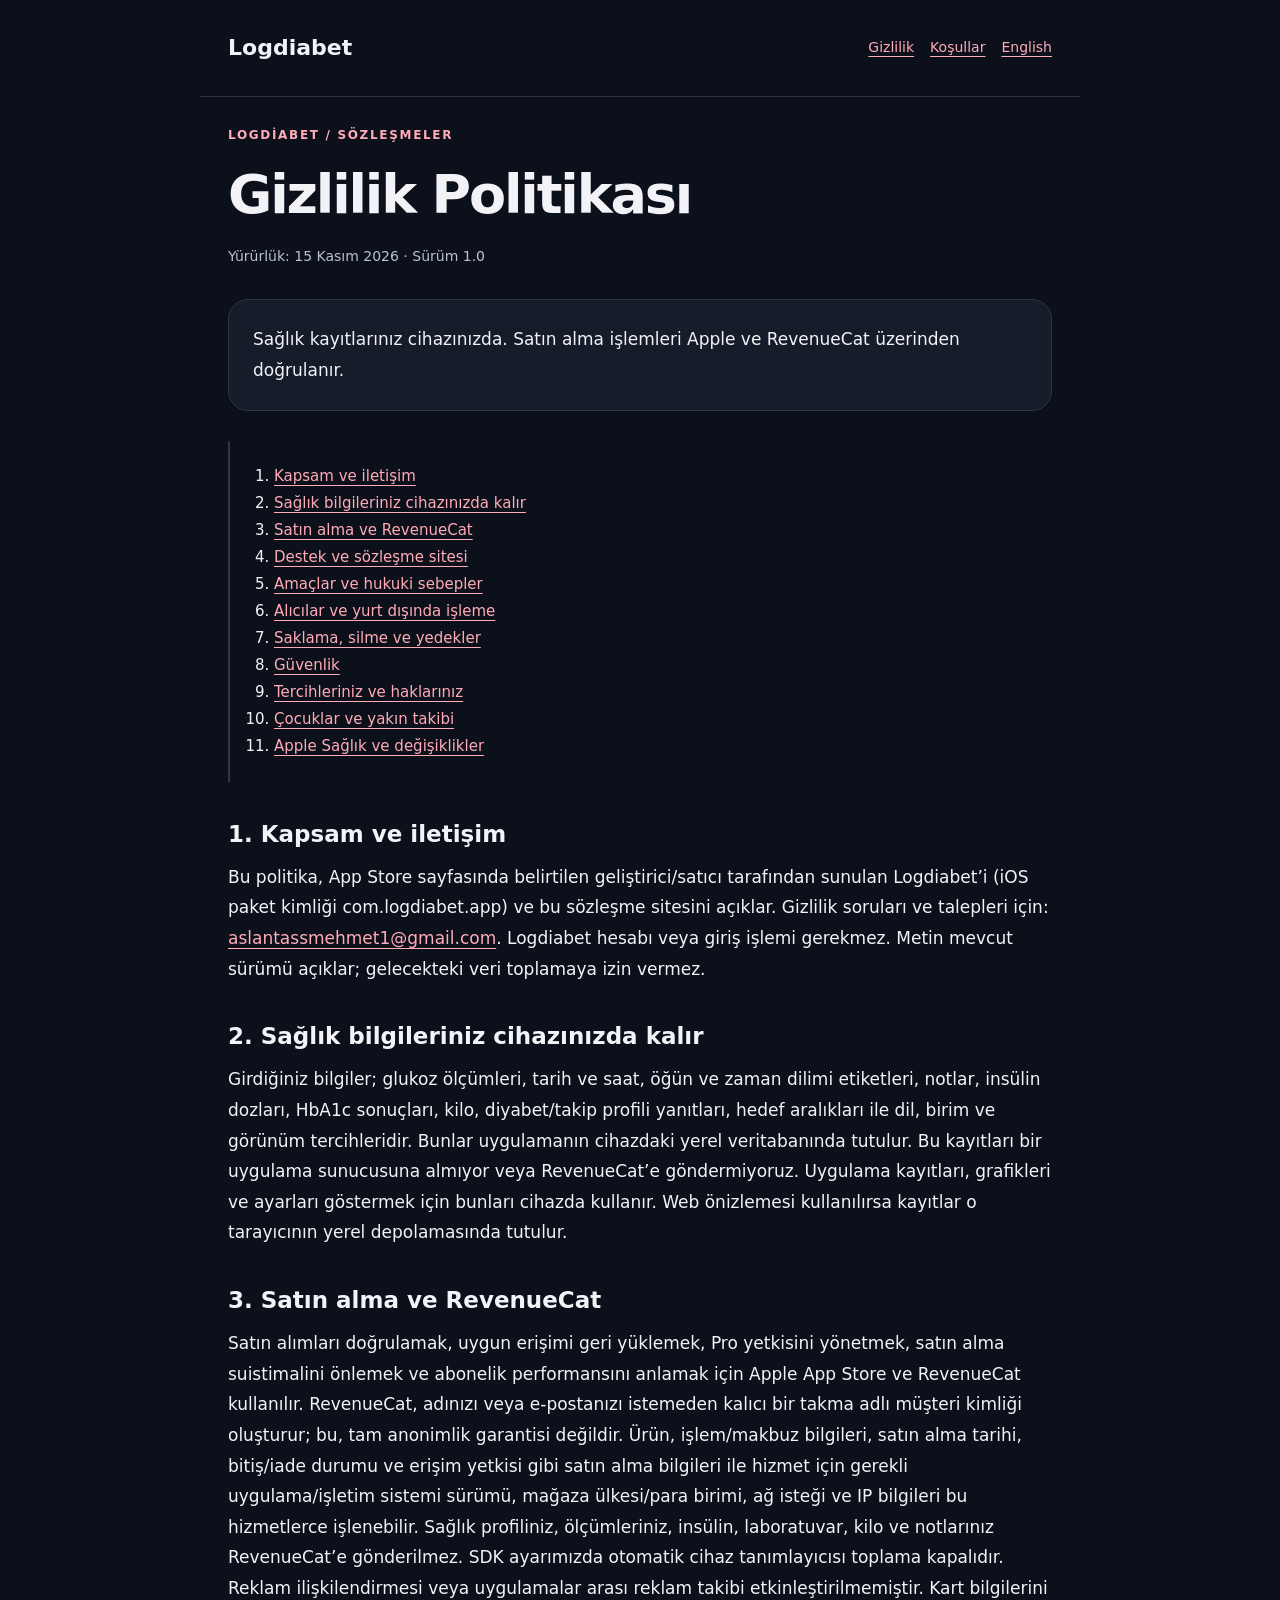
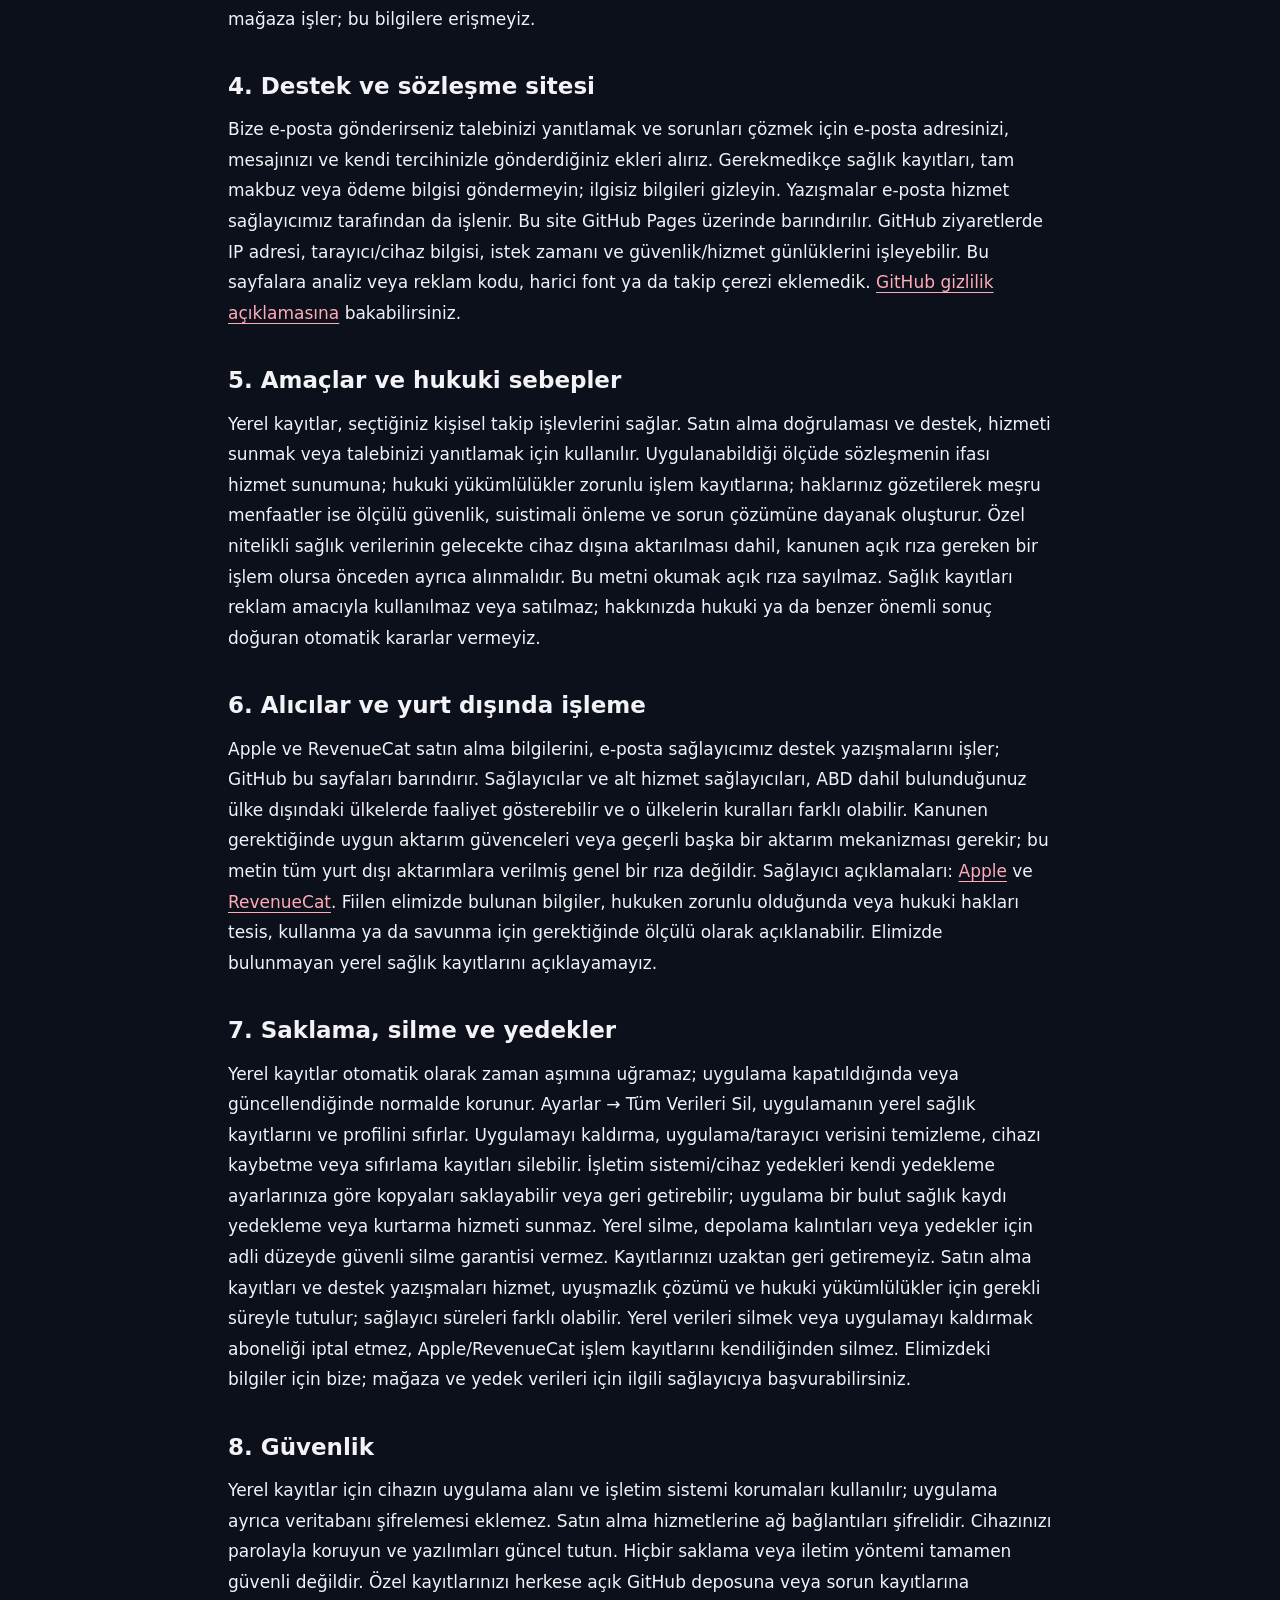
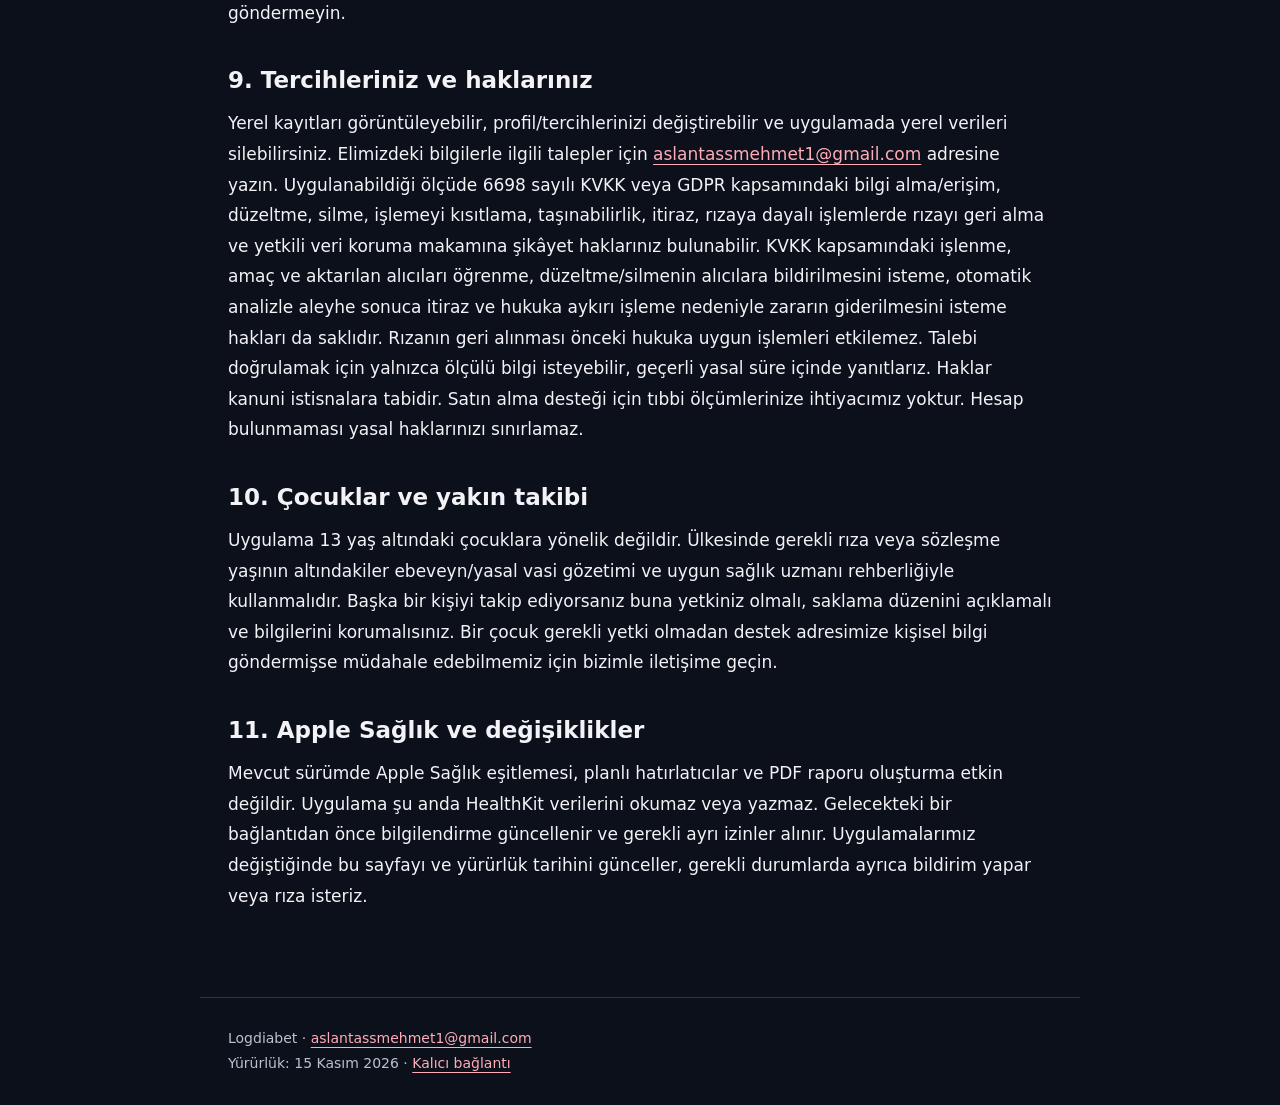
==== privacy-tr.html @ 108f8770 "Create privacy-tr.html" ====
<!doctype html>
<html lang="tr"><head><meta charset="utf-8"><meta name="viewport" content="width=device-width,initial-scale=1"><meta name="color-scheme" content="dark light"><meta name="description" content="Gizlilik Politikası — Logdiabet"><title>Gizlilik Politikası · Logdiabet</title><link rel="stylesheet" href="style.css"><link rel="alternate" hreflang="en" href="privacy.html"></head><body><header><a href="index.html">Logdiabet</a><nav aria-label="Sözleşmeler"><a href="privacy-tr.html">Gizlilik</a><a href="terms-tr.html">Koşullar</a><a href="privacy.html" lang="en">English</a></nav></header><main id="main"><p class="eyebrow">Logdiabet / Sözleşmeler</p><h1>Gizlilik Politikası</h1><p class="meta">Yürürlük: 15 Kasım 2026 · Sürüm 1.0</p><div class="intro">Sağlık kayıtlarınız cihazınızda. Satın alma işlemleri Apple ve RevenueCat üzerinden doğrulanır.</div><ol class="contents"><li><a href="#section-1">Kapsam ve iletişim</a></li><li><a href="#section-2">Sağlık bilgileriniz cihazınızda kalır</a></li><li><a href="#section-3">Satın alma ve RevenueCat</a></li><li><a href="#section-4">Destek ve sözleşme sitesi</a></li><li><a href="#section-5">Amaçlar ve hukuki sebepler</a></li><li><a href="#section-6">Alıcılar ve yurt dışında işleme</a></li><li><a href="#section-7">Saklama, silme ve yedekler</a></li><li><a href="#section-8">Güvenlik</a></li><li><a href="#section-9">Tercihleriniz ve haklarınız</a></li><li><a href="#section-10">Çocuklar ve yakın takibi</a></li><li><a href="#section-11">Apple Sağlık ve değişiklikler</a></li></ol><section id="section-1"><h2>1. Kapsam ve iletişim</h2><p>Bu politika, App Store sayfasında belirtilen geliştirici/satıcı tarafından sunulan Logdiabet’i (iOS paket kimliği com.logdiabet.app) ve bu sözleşme sitesini açıklar. Gizlilik soruları ve talepleri için: <a href="mailto:aslantassmehmet1@gmail.com">aslantassmehmet1@gmail.com</a>. Logdiabet hesabı veya giriş işlemi gerekmez. Metin mevcut sürümü açıklar; gelecekteki veri toplamaya izin vermez.</p></section>
<section id="section-2"><h2>2. Sağlık bilgileriniz cihazınızda kalır</h2><p>Girdiğiniz bilgiler; glukoz ölçümleri, tarih ve saat, öğün ve zaman dilimi etiketleri, notlar, insülin dozları, HbA1c sonuçları, kilo, diyabet/takip profili yanıtları, hedef aralıkları ile dil, birim ve görünüm tercihleridir. Bunlar uygulamanın cihazdaki yerel veritabanında tutulur. Bu kayıtları bir uygulama sunucusuna almıyor veya RevenueCat’e göndermiyoruz. Uygulama kayıtları, grafikleri ve ayarları göstermek için bunları cihazda kullanır. Web önizlemesi kullanılırsa kayıtlar o tarayıcının yerel depolamasında tutulur.</p></section>
<section id="section-3"><h2>3. Satın alma ve RevenueCat</h2><p>Satın alımları doğrulamak, uygun erişimi geri yüklemek, Pro yetkisini yönetmek, satın alma suistimalini önlemek ve abonelik performansını anlamak için Apple App Store ve RevenueCat kullanılır. RevenueCat, adınızı veya e-postanızı istemeden kalıcı bir takma adlı müşteri kimliği oluşturur; bu, tam anonimlik garantisi değildir. Ürün, işlem/makbuz bilgileri, satın alma tarihi, bitiş/iade durumu ve erişim yetkisi gibi satın alma bilgileri ile hizmet için gerekli uygulama/işletim sistemi sürümü, mağaza ülkesi/para birimi, ağ isteği ve IP bilgileri bu hizmetlerce işlenebilir. Sağlık profiliniz, ölçümleriniz, insülin, laboratuvar, kilo ve notlarınız RevenueCat’e gönderilmez. SDK ayarımızda otomatik cihaz tanımlayıcısı toplama kapalıdır. Reklam ilişkilendirmesi veya uygulamalar arası reklam takibi etkinleştirilmemiştir. Kart bilgilerini mağaza işler; bu bilgilere erişmeyiz.</p></section>
<section id="section-4"><h2>4. Destek ve sözleşme sitesi</h2><p>Bize e-posta gönderirseniz talebinizi yanıtlamak ve sorunları çözmek için e-posta adresinizi, mesajınızı ve kendi tercihinizle gönderdiğiniz ekleri alırız. Gerekmedikçe sağlık kayıtları, tam makbuz veya ödeme bilgisi göndermeyin; ilgisiz bilgileri gizleyin. Yazışmalar e-posta hizmet sağlayıcımız tarafından da işlenir. Bu site GitHub Pages üzerinde barındırılır. GitHub ziyaretlerde IP adresi, tarayıcı/cihaz bilgisi, istek zamanı ve güvenlik/hizmet günlüklerini işleyebilir. Bu sayfalara analiz veya reklam kodu, harici font ya da takip çerezi eklemedik. <a href="https://docs.github.com/en/site-policy/privacy-policies/github-general-privacy-statement">GitHub gizlilik açıklamasına</a> bakabilirsiniz.</p></section>
<section id="section-5"><h2>5. Amaçlar ve hukuki sebepler</h2><p>Yerel kayıtlar, seçtiğiniz kişisel takip işlevlerini sağlar. Satın alma doğrulaması ve destek, hizmeti sunmak veya talebinizi yanıtlamak için kullanılır. Uygulanabildiği ölçüde sözleşmenin ifası hizmet sunumuna; hukuki yükümlülükler zorunlu işlem kayıtlarına; haklarınız gözetilerek meşru menfaatler ise ölçülü güvenlik, suistimali önleme ve sorun çözümüne dayanak oluşturur. Özel nitelikli sağlık verilerinin gelecekte cihaz dışına aktarılması dahil, kanunen açık rıza gereken bir işlem olursa önceden ayrıca alınmalıdır. Bu metni okumak açık rıza sayılmaz. Sağlık kayıtları reklam amacıyla kullanılmaz veya satılmaz; hakkınızda hukuki ya da benzer önemli sonuç doğuran otomatik kararlar vermeyiz.</p></section>
<section id="section-6"><h2>6. Alıcılar ve yurt dışında işleme</h2><p>Apple ve RevenueCat satın alma bilgilerini, e-posta sağlayıcımız destek yazışmalarını işler; GitHub bu sayfaları barındırır. Sağlayıcılar ve alt hizmet sağlayıcıları, ABD dahil bulunduğunuz ülke dışındaki ülkelerde faaliyet gösterebilir ve o ülkelerin kuralları farklı olabilir. Kanunen gerektiğinde uygun aktarım güvenceleri veya geçerli başka bir aktarım mekanizması gerekir; bu metin tüm yurt dışı aktarımlara verilmiş genel bir rıza değildir. Sağlayıcı açıklamaları: <a href="https://www.apple.com/legal/privacy/">Apple</a> ve <a href="https://www.revenuecat.com/privacy">RevenueCat</a>. Fiilen elimizde bulunan bilgiler, hukuken zorunlu olduğunda veya hukuki hakları tesis, kullanma ya da savunma için gerektiğinde ölçülü olarak açıklanabilir. Elimizde bulunmayan yerel sağlık kayıtlarını açıklayamayız.</p></section>
<section id="section-7"><h2>7. Saklama, silme ve yedekler</h2><p>Yerel kayıtlar otomatik olarak zaman aşımına uğramaz; uygulama kapatıldığında veya güncellendiğinde normalde korunur. Ayarlar → Tüm Verileri Sil, uygulamanın yerel sağlık kayıtlarını ve profilini sıfırlar. Uygulamayı kaldırma, uygulama/tarayıcı verisini temizleme, cihazı kaybetme veya sıfırlama kayıtları silebilir. İşletim sistemi/cihaz yedekleri kendi yedekleme ayarlarınıza göre kopyaları saklayabilir veya geri getirebilir; uygulama bir bulut sağlık kaydı yedekleme veya kurtarma hizmeti sunmaz. Yerel silme, depolama kalıntıları veya yedekler için adli düzeyde güvenli silme garantisi vermez. Kayıtlarınızı uzaktan geri getiremeyiz. Satın alma kayıtları ve destek yazışmaları hizmet, uyuşmazlık çözümü ve hukuki yükümlülükler için gerekli süreyle tutulur; sağlayıcı süreleri farklı olabilir. Yerel verileri silmek veya uygulamayı kaldırmak aboneliği iptal etmez, Apple/RevenueCat işlem kayıtlarını kendiliğinden silmez. Elimizdeki bilgiler için bize; mağaza ve yedek verileri için ilgili sağlayıcıya başvurabilirsiniz.</p></section>
<section id="section-8"><h2>8. Güvenlik</h2><p>Yerel kayıtlar için cihazın uygulama alanı ve işletim sistemi korumaları kullanılır; uygulama ayrıca veritabanı şifrelemesi eklemez. Satın alma hizmetlerine ağ bağlantıları şifrelidir. Cihazınızı parolayla koruyun ve yazılımları güncel tutun. Hiçbir saklama veya iletim yöntemi tamamen güvenli değildir. Özel kayıtlarınızı herkese açık GitHub deposuna veya sorun kayıtlarına göndermeyin.</p></section>
<section id="section-9"><h2>9. Tercihleriniz ve haklarınız</h2><p>Yerel kayıtları görüntüleyebilir, profil/tercihlerinizi değiştirebilir ve uygulamada yerel verileri silebilirsiniz. Elimizdeki bilgilerle ilgili talepler için <a href="mailto:aslantassmehmet1@gmail.com">aslantassmehmet1@gmail.com</a> adresine yazın. Uygulanabildiği ölçüde 6698 sayılı KVKK veya GDPR kapsamındaki bilgi alma/erişim, düzeltme, silme, işlemeyi kısıtlama, taşınabilirlik, itiraz, rızaya dayalı işlemlerde rızayı geri alma ve yetkili veri koruma makamına şikâyet haklarınız bulunabilir. KVKK kapsamındaki işlenme, amaç ve aktarılan alıcıları öğrenme, düzeltme/silmenin alıcılara bildirilmesini isteme, otomatik analizle aleyhe sonuca itiraz ve hukuka aykırı işleme nedeniyle zararın giderilmesini isteme hakları da saklıdır. Rızanın geri alınması önceki hukuka uygun işlemleri etkilemez. Talebi doğrulamak için yalnızca ölçülü bilgi isteyebilir, geçerli yasal süre içinde yanıtlarız. Haklar kanuni istisnalara tabidir. Satın alma desteği için tıbbi ölçümlerinize ihtiyacımız yoktur. Hesap bulunmaması yasal haklarınızı sınırlamaz.</p></section>
<section id="section-10"><h2>10. Çocuklar ve yakın takibi</h2><p>Uygulama 13 yaş altındaki çocuklara yönelik değildir. Ülkesinde gerekli rıza veya sözleşme yaşının altındakiler ebeveyn/yasal vasi gözetimi ve uygun sağlık uzmanı rehberliğiyle kullanmalıdır. Başka bir kişiyi takip ediyorsanız buna yetkiniz olmalı, saklama düzenini açıklamalı ve bilgilerini korumalısınız. Bir çocuk gerekli yetki olmadan destek adresimize kişisel bilgi göndermişse müdahale edebilmemiz için bizimle iletişime geçin.</p></section>
<section id="section-11"><h2>11. Apple Sağlık ve değişiklikler</h2><p>Mevcut sürümde Apple Sağlık eşitlemesi, planlı hatırlatıcılar ve PDF raporu oluşturma etkin değildir. Uygulama şu anda HealthKit verilerini okumaz veya yazmaz. Gelecekteki bir bağlantıdan önce bilgilendirme güncellenir ve gerekli ayrı izinler alınır. Uygulamalarımız değiştiğinde bu sayfayı ve yürürlük tarihini günceller, gerekli durumlarda ayrıca bildirim yapar veya rıza isteriz.</p></section></main><footer>Logdiabet · <a href="mailto:aslantassmehmet1@gmail.com">aslantassmehmet1@gmail.com</a><br>Yürürlük: 15 Kasım 2026 · <a href="privacy-tr.html">Kalıcı bağlantı</a></footer></body></html>
---- style.css ----
:root{color-scheme:dark;--bg:#0c101a;--card:#151c2a;--ink:#f3f3f7;--muted:#b9c1d1;--accent:#ffabb8;--line:#2d3547}*{box-sizing:border-box}body{margin:0;background:var(--bg);color:var(--ink);font:17px/1.8 system-ui,-apple-system,BlinkMacSystemFont,"Segoe UI",sans-serif}a{color:var(--accent);text-underline-offset:4px;overflow-wrap:anywhere}a:focus-visible{outline:3px solid var(--accent);outline-offset:5px}header,main,footer{max-width:880px;margin:auto;padding:28px}header{display:flex;justify-content:space-between;gap:20px;align-items:center;border-bottom:1px solid var(--line)}header>a{font-weight:750;font-size:22px;text-decoration:none;color:var(--ink)}nav{display:flex;gap:16px;flex-wrap:wrap;font-size:14px}.eyebrow{color:var(--accent);text-transform:uppercase;letter-spacing:.14em;font-size:12px;font-weight:700}h1{font-size:clamp(32px,7vw,54px);line-height:1.15;letter-spacing:-.04em;margin:18px 0}h2{font-size:23px;line-height:1.4;margin:36px 0 12px}p{margin:0 0 18px}.meta,footer{color:var(--muted);font-size:14px}.intro,.cards a{background:var(--card);border:1px solid var(--line);border-radius:20px;padding:24px}.intro{margin:30px 0}.contents{padding:22px 22px 22px 44px;border-left:2px solid var(--line);font-size:15px}.cards{display:grid;gap:16px;margin:32px 0}.cards a{display:block;font-size:21px;text-decoration:none}.cards small{display:block;color:var(--muted);font-size:14px}footer{border-top:1px solid var(--line);margin-top:40px}section{scroll-margin-top:20px}@media(max-width:520px){header,main,footer{padding:22px}body{font-size:16px}header{align-items:flex-start;flex-direction:column}h2{font-size:21px}.intro{padding:20px}}@media print{body{background:white;color:black;font-size:11pt}nav,.contents{display:none}a{color:inherit}header,main,footer{max-width:none;padding:12px}.intro{background:none;border-color:#aaa}h2{break-after:avoid}p{orphans:3;widows:3}}
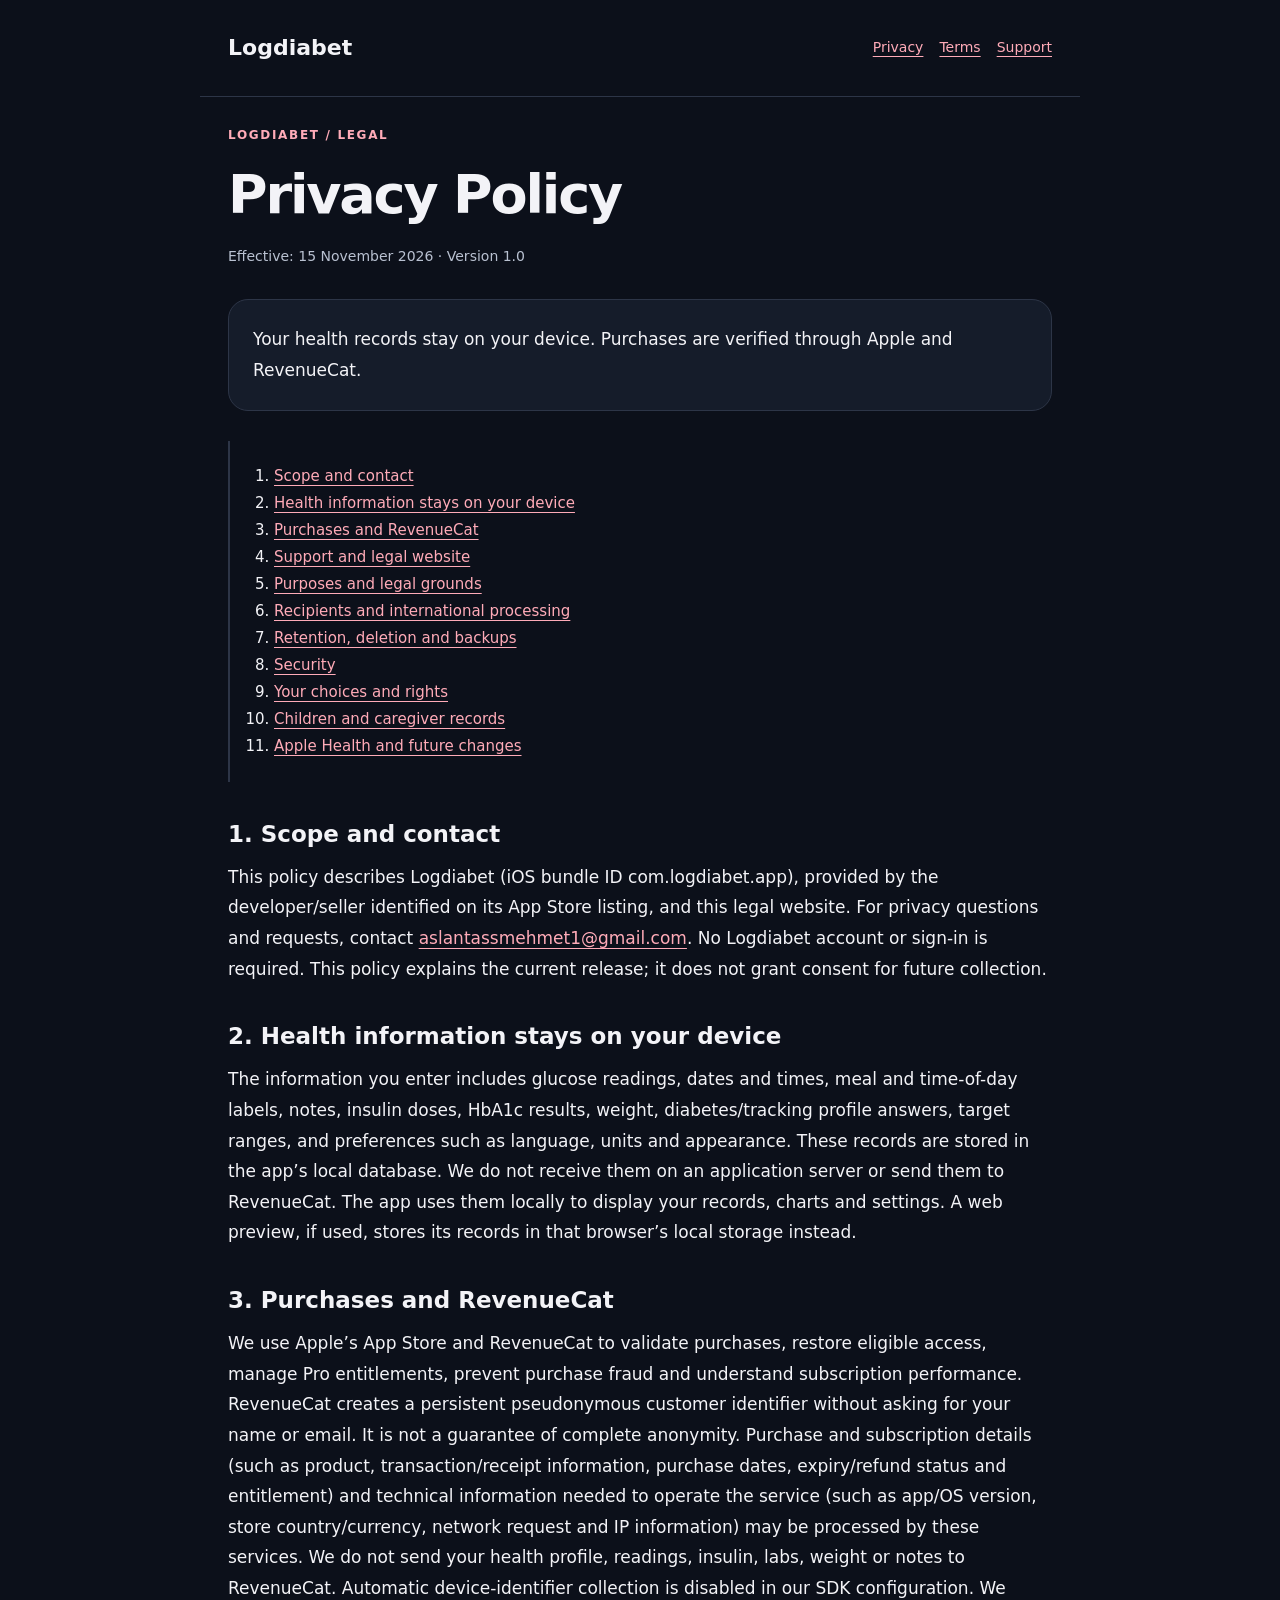
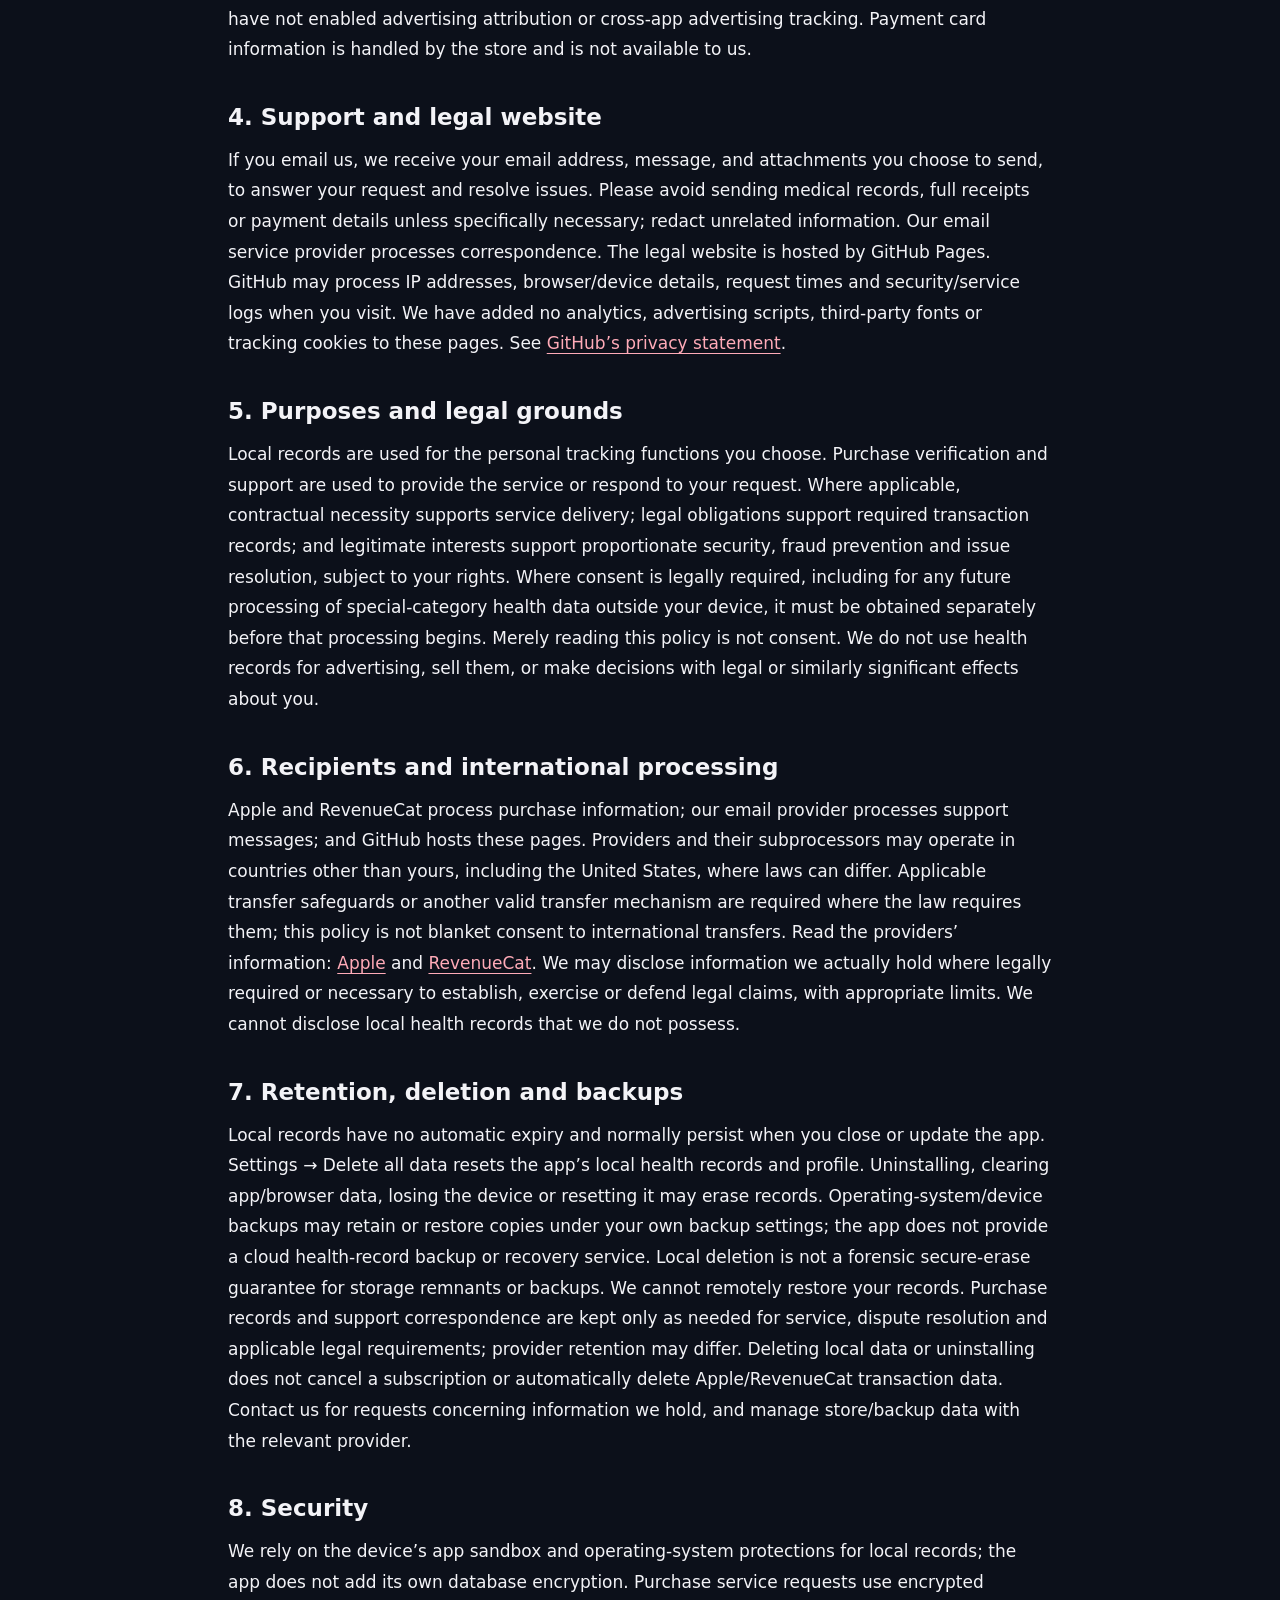
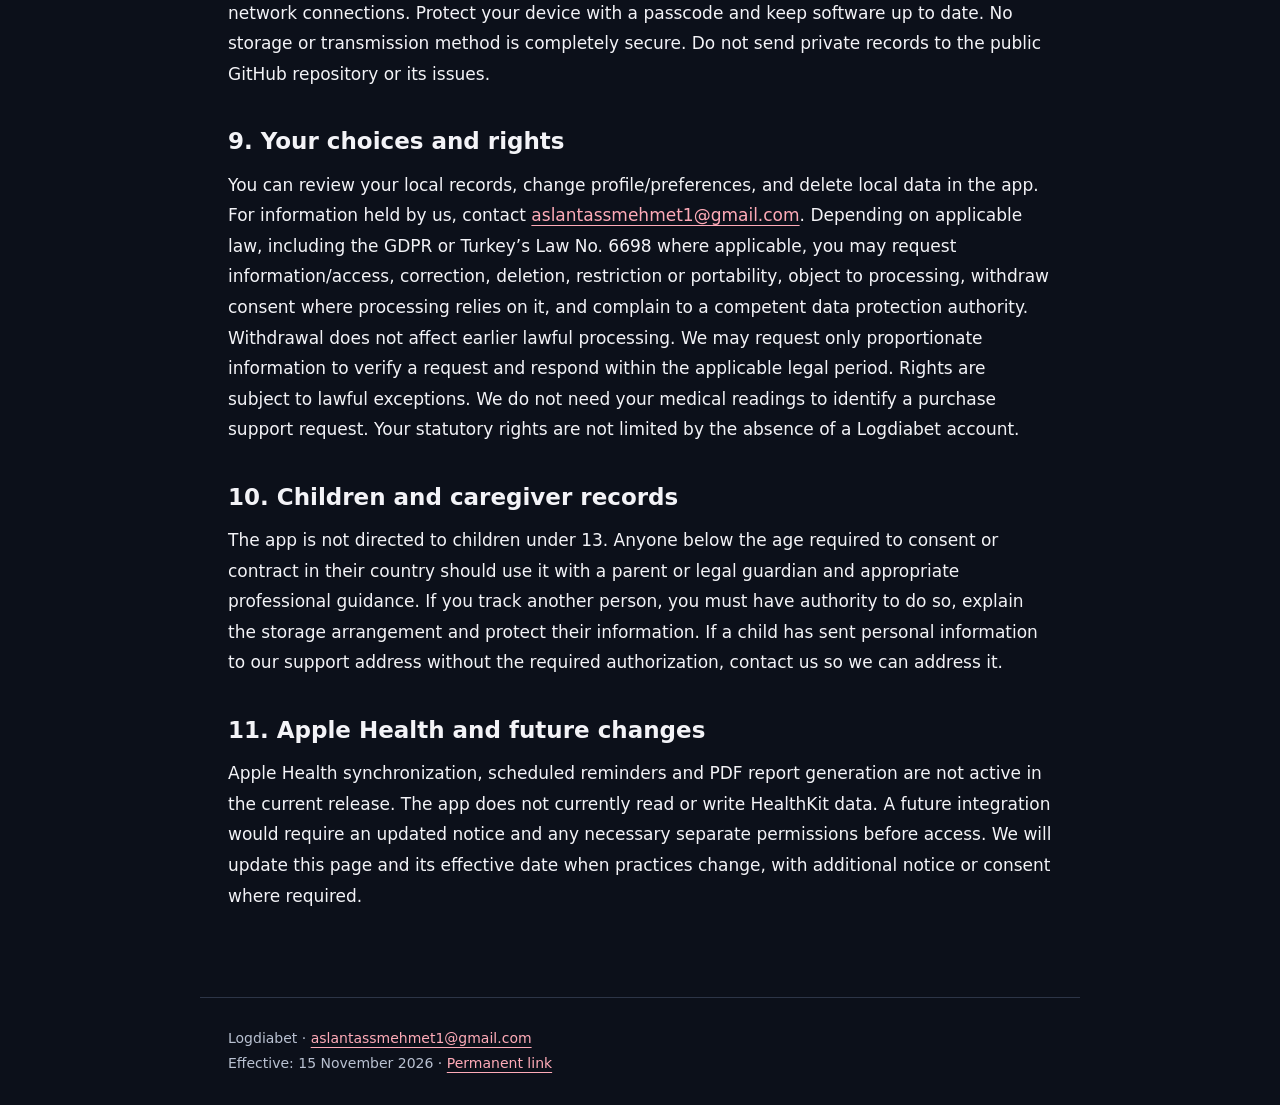
==== commit 86fe7e6c: "Update privacy-tr.html" ====
--- a/privacy-tr.html
+++ b/privacy-tr.html
@@ -1,12 +1,2 @@
 <!doctype html>
-<html lang="tr"><head><meta charset="utf-8"><meta name="viewport" content="width=device-width,initial-scale=1"><meta name="color-scheme" content="dark light"><meta name="description" content="Gizlilik Politikası — Logdiabet"><title>Gizlilik Politikası · Logdiabet</title><link rel="stylesheet" href="style.css"><link rel="alternate" hreflang="en" href="privacy.html"></head><body><header><a href="index.html">Logdiabet</a><nav aria-label="Sözleşmeler"><a href="privacy-tr.html">Gizlilik</a><a href="terms-tr.html">Koşullar</a><a href="privacy.html" lang="en">English</a></nav></header><main id="main"><p class="eyebrow">Logdiabet / Sözleşmeler</p><h1>Gizlilik Politikası</h1><p class="meta">Yürürlük: 15 Kasım 2026 · Sürüm 1.0</p><div class="intro">Sağlık kayıtlarınız cihazınızda. Satın alma işlemleri Apple ve RevenueCat üzerinden doğrulanır.</div><ol class="contents"><li><a href="#section-1">Kapsam ve iletişim</a></li><li><a href="#section-2">Sağlık bilgileriniz cihazınızda kalır</a></li><li><a href="#section-3">Satın alma ve RevenueCat</a></li><li><a href="#section-4">Destek ve sözleşme sitesi</a></li><li><a href="#section-5">Amaçlar ve hukuki sebepler</a></li><li><a href="#section-6">Alıcılar ve yurt dışında işleme</a></li><li><a href="#section-7">Saklama, silme ve yedekler</a></li><li><a href="#section-8">Güvenlik</a></li><li><a href="#section-9">Tercihleriniz ve haklarınız</a></li><li><a href="#section-10">Çocuklar ve yakın takibi</a></li><li><a href="#section-11">Apple Sağlık ve değişiklikler</a></li></ol><section id="section-1"><h2>1. Kapsam ve iletişim</h2><p>Bu politika, App Store sayfasında belirtilen geliştirici/satıcı tarafından sunulan Logdiabet’i (iOS paket kimliği com.logdiabet.app) ve bu sözleşme sitesini açıklar. Gizlilik soruları ve talepleri için: <a href="mailto:aslantassmehmet1@gmail.com">aslantassmehmet1@gmail.com</a>. Logdiabet hesabı veya giriş işlemi gerekmez. Metin mevcut sürümü açıklar; gelecekteki veri toplamaya izin vermez.</p></section>
-<section id="section-2"><h2>2. Sağlık bilgileriniz cihazınızda kalır</h2><p>Girdiğiniz bilgiler; glukoz ölçümleri, tarih ve saat, öğün ve zaman dilimi etiketleri, notlar, insülin dozları, HbA1c sonuçları, kilo, diyabet/takip profili yanıtları, hedef aralıkları ile dil, birim ve görünüm tercihleridir. Bunlar uygulamanın cihazdaki yerel veritabanında tutulur. Bu kayıtları bir uygulama sunucusuna almıyor veya RevenueCat’e göndermiyoruz. Uygulama kayıtları, grafikleri ve ayarları göstermek için bunları cihazda kullanır. Web önizlemesi kullanılırsa kayıtlar o tarayıcının yerel depolamasında tutulur.</p></section>
-<section id="section-3"><h2>3. Satın alma ve RevenueCat</h2><p>Satın alımları doğrulamak, uygun erişimi geri yüklemek, Pro yetkisini yönetmek, satın alma suistimalini önlemek ve abonelik performansını anlamak için Apple App Store ve RevenueCat kullanılır. RevenueCat, adınızı veya e-postanızı istemeden kalıcı bir takma adlı müşteri kimliği oluşturur; bu, tam anonimlik garantisi değildir. Ürün, işlem/makbuz bilgileri, satın alma tarihi, bitiş/iade durumu ve erişim yetkisi gibi satın alma bilgileri ile hizmet için gerekli uygulama/işletim sistemi sürümü, mağaza ülkesi/para birimi, ağ isteği ve IP bilgileri bu hizmetlerce işlenebilir. Sağlık profiliniz, ölçümleriniz, insülin, laboratuvar, kilo ve notlarınız RevenueCat’e gönderilmez. SDK ayarımızda otomatik cihaz tanımlayıcısı toplama kapalıdır. Reklam ilişkilendirmesi veya uygulamalar arası reklam takibi etkinleştirilmemiştir. Kart bilgilerini mağaza işler; bu bilgilere erişmeyiz.</p></section>
-<section id="section-4"><h2>4. Destek ve sözleşme sitesi</h2><p>Bize e-posta gönderirseniz talebinizi yanıtlamak ve sorunları çözmek için e-posta adresinizi, mesajınızı ve kendi tercihinizle gönderdiğiniz ekleri alırız. Gerekmedikçe sağlık kayıtları, tam makbuz veya ödeme bilgisi göndermeyin; ilgisiz bilgileri gizleyin. Yazışmalar e-posta hizmet sağlayıcımız tarafından da işlenir. Bu site GitHub Pages üzerinde barındırılır. GitHub ziyaretlerde IP adresi, tarayıcı/cihaz bilgisi, istek zamanı ve güvenlik/hizmet günlüklerini işleyebilir. Bu sayfalara analiz veya reklam kodu, harici font ya da takip çerezi eklemedik. <a href="https://docs.github.com/en/site-policy/privacy-policies/github-general-privacy-statement">GitHub gizlilik açıklamasına</a> bakabilirsiniz.</p></section>
-<section id="section-5"><h2>5. Amaçlar ve hukuki sebepler</h2><p>Yerel kayıtlar, seçtiğiniz kişisel takip işlevlerini sağlar. Satın alma doğrulaması ve destek, hizmeti sunmak veya talebinizi yanıtlamak için kullanılır. Uygulanabildiği ölçüde sözleşmenin ifası hizmet sunumuna; hukuki yükümlülükler zorunlu işlem kayıtlarına; haklarınız gözetilerek meşru menfaatler ise ölçülü güvenlik, suistimali önleme ve sorun çözümüne dayanak oluşturur. Özel nitelikli sağlık verilerinin gelecekte cihaz dışına aktarılması dahil, kanunen açık rıza gereken bir işlem olursa önceden ayrıca alınmalıdır. Bu metni okumak açık rıza sayılmaz. Sağlık kayıtları reklam amacıyla kullanılmaz veya satılmaz; hakkınızda hukuki ya da benzer önemli sonuç doğuran otomatik kararlar vermeyiz.</p></section>
-<section id="section-6"><h2>6. Alıcılar ve yurt dışında işleme</h2><p>Apple ve RevenueCat satın alma bilgilerini, e-posta sağlayıcımız destek yazışmalarını işler; GitHub bu sayfaları barındırır. Sağlayıcılar ve alt hizmet sağlayıcıları, ABD dahil bulunduğunuz ülke dışındaki ülkelerde faaliyet gösterebilir ve o ülkelerin kuralları farklı olabilir. Kanunen gerektiğinde uygun aktarım güvenceleri veya geçerli başka bir aktarım mekanizması gerekir; bu metin tüm yurt dışı aktarımlara verilmiş genel bir rıza değildir. Sağlayıcı açıklamaları: <a href="https://www.apple.com/legal/privacy/">Apple</a> ve <a href="https://www.revenuecat.com/privacy">RevenueCat</a>. Fiilen elimizde bulunan bilgiler, hukuken zorunlu olduğunda veya hukuki hakları tesis, kullanma ya da savunma için gerektiğinde ölçülü olarak açıklanabilir. Elimizde bulunmayan yerel sağlık kayıtlarını açıklayamayız.</p></section>
-<section id="section-7"><h2>7. Saklama, silme ve yedekler</h2><p>Yerel kayıtlar otomatik olarak zaman aşımına uğramaz; uygulama kapatıldığında veya güncellendiğinde normalde korunur. Ayarlar → Tüm Verileri Sil, uygulamanın yerel sağlık kayıtlarını ve profilini sıfırlar. Uygulamayı kaldırma, uygulama/tarayıcı verisini temizleme, cihazı kaybetme veya sıfırlama kayıtları silebilir. İşletim sistemi/cihaz yedekleri kendi yedekleme ayarlarınıza göre kopyaları saklayabilir veya geri getirebilir; uygulama bir bulut sağlık kaydı yedekleme veya kurtarma hizmeti sunmaz. Yerel silme, depolama kalıntıları veya yedekler için adli düzeyde güvenli silme garantisi vermez. Kayıtlarınızı uzaktan geri getiremeyiz. Satın alma kayıtları ve destek yazışmaları hizmet, uyuşmazlık çözümü ve hukuki yükümlülükler için gerekli süreyle tutulur; sağlayıcı süreleri farklı olabilir. Yerel verileri silmek veya uygulamayı kaldırmak aboneliği iptal etmez, Apple/RevenueCat işlem kayıtlarını kendiliğinden silmez. Elimizdeki bilgiler için bize; mağaza ve yedek verileri için ilgili sağlayıcıya başvurabilirsiniz.</p></section>
-<section id="section-8"><h2>8. Güvenlik</h2><p>Yerel kayıtlar için cihazın uygulama alanı ve işletim sistemi korumaları kullanılır; uygulama ayrıca veritabanı şifrelemesi eklemez. Satın alma hizmetlerine ağ bağlantıları şifrelidir. Cihazınızı parolayla koruyun ve yazılımları güncel tutun. Hiçbir saklama veya iletim yöntemi tamamen güvenli değildir. Özel kayıtlarınızı herkese açık GitHub deposuna veya sorun kayıtlarına göndermeyin.</p></section>
-<section id="section-9"><h2>9. Tercihleriniz ve haklarınız</h2><p>Yerel kayıtları görüntüleyebilir, profil/tercihlerinizi değiştirebilir ve uygulamada yerel verileri silebilirsiniz. Elimizdeki bilgilerle ilgili talepler için <a href="mailto:aslantassmehmet1@gmail.com">aslantassmehmet1@gmail.com</a> adresine yazın. Uygulanabildiği ölçüde 6698 sayılı KVKK veya GDPR kapsamındaki bilgi alma/erişim, düzeltme, silme, işlemeyi kısıtlama, taşınabilirlik, itiraz, rızaya dayalı işlemlerde rızayı geri alma ve yetkili veri koruma makamına şikâyet haklarınız bulunabilir. KVKK kapsamındaki işlenme, amaç ve aktarılan alıcıları öğrenme, düzeltme/silmenin alıcılara bildirilmesini isteme, otomatik analizle aleyhe sonuca itiraz ve hukuka aykırı işleme nedeniyle zararın giderilmesini isteme hakları da saklıdır. Rızanın geri alınması önceki hukuka uygun işlemleri etkilemez. Talebi doğrulamak için yalnızca ölçülü bilgi isteyebilir, geçerli yasal süre içinde yanıtlarız. Haklar kanuni istisnalara tabidir. Satın alma desteği için tıbbi ölçümlerinize ihtiyacımız yoktur. Hesap bulunmaması yasal haklarınızı sınırlamaz.</p></section>
-<section id="section-10"><h2>10. Çocuklar ve yakın takibi</h2><p>Uygulama 13 yaş altındaki çocuklara yönelik değildir. Ülkesinde gerekli rıza veya sözleşme yaşının altındakiler ebeveyn/yasal vasi gözetimi ve uygun sağlık uzmanı rehberliğiyle kullanmalıdır. Başka bir kişiyi takip ediyorsanız buna yetkiniz olmalı, saklama düzenini açıklamalı ve bilgilerini korumalısınız. Bir çocuk gerekli yetki olmadan destek adresimize kişisel bilgi göndermişse müdahale edebilmemiz için bizimle iletişime geçin.</p></section>
-<section id="section-11"><h2>11. Apple Sağlık ve değişiklikler</h2><p>Mevcut sürümde Apple Sağlık eşitlemesi, planlı hatırlatıcılar ve PDF raporu oluşturma etkin değildir. Uygulama şu anda HealthKit verilerini okumaz veya yazmaz. Gelecekteki bir bağlantıdan önce bilgilendirme güncellenir ve gerekli ayrı izinler alınır. Uygulamalarımız değiştiğinde bu sayfayı ve yürürlük tarihini günceller, gerekli durumlarda ayrıca bildirim yapar veya rıza isteriz.</p></section></main><footer>Logdiabet · <a href="mailto:aslantassmehmet1@gmail.com">aslantassmehmet1@gmail.com</a><br>Yürürlük: 15 Kasım 2026 · <a href="privacy-tr.html">Kalıcı bağlantı</a></footer></body></html>
+<html lang="en"><head><meta charset="utf-8"><meta name="viewport" content="width=device-width,initial-scale=1"><meta http-equiv="refresh" content="0;url=privacy.html"><link rel="canonical" href="privacy.html"><title>Logdiabet — English policy</title></head><body><p>This document is now available in English. <a href="privacy.html">Read the policy</a>.</p></body></html>
